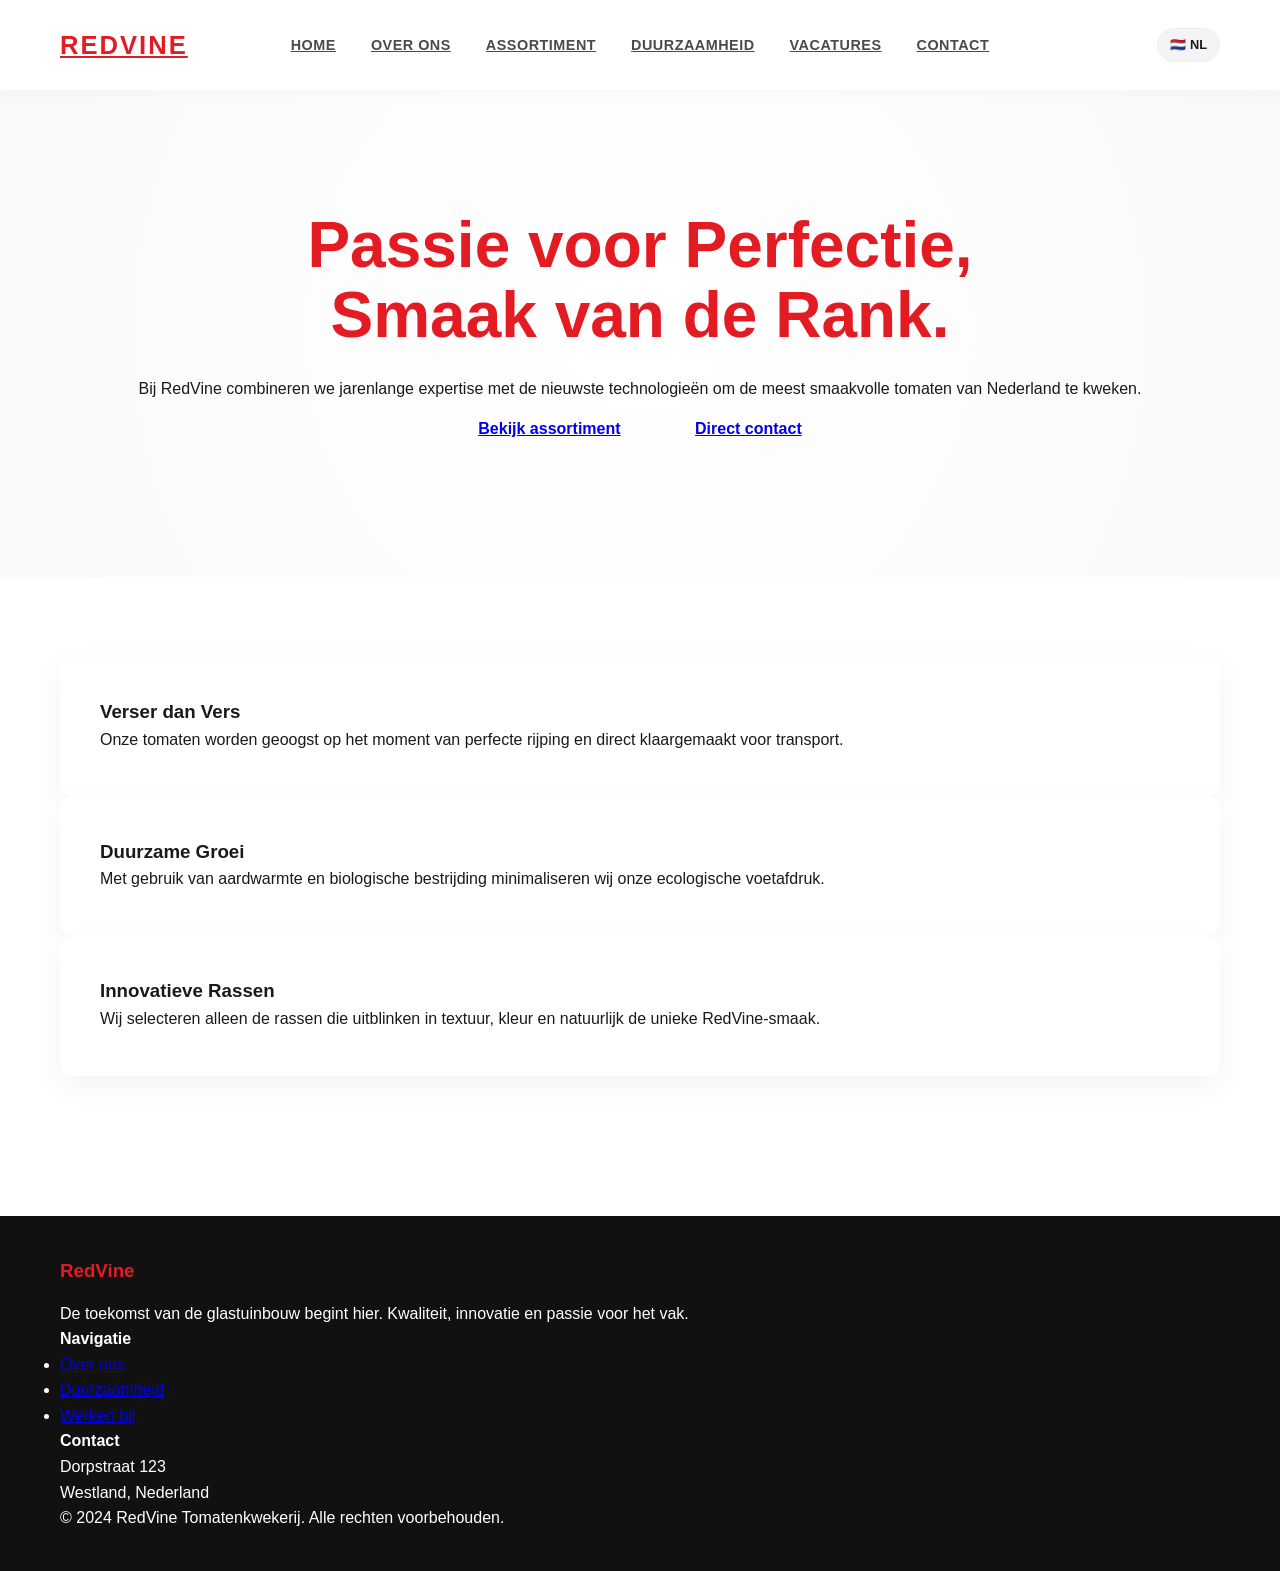
==== index.html @ 6899d947 "Add files via upload" ====
<!DOCTYPE html>
<html lang="nl">
<head>
    <meta charset="UTF-8">
    <meta name="viewport" content="width=device-width, initial-scale=1.0">
    <meta name="description" content="RedVine - Innovatieve tomatenkwekerij gespecialiseerd in de hoogste kwaliteit trostomaten met oog voor duurzaamheid.">
    <title>RedVine | Innovatieve Tomatenkwekerij</title>
    <link rel="stylesheet" href="style.css">
</head>
<body>

    <header>
    <div class="container" style="width: 100%;">
        <nav>
            <!-- Links: Logo -->
            <a href="index.html" class="logo">RedVine</a>

            <!-- Midden: Navigatie -->
            <ul class="nav-links">
                <li><a href="index.html">Home</a></li>
                <li><a href="over-ons.html">Over ons</a></li>
                <li><a href="assortiment.html">Assortiment</a></li>
                <li><a href="duurzaamheid.html">Duurzaamheid</a></li>
                <li><a href="vacatures.html">Vacatures</a></li>
                <li><a href="contact.html">Contact</a></li>
            </ul>

            <!-- Rechts: Taal -->
            <div class="lang-selector-wrapper">
                <div class="lang-selector">🇳🇱 NL</div>
            </div>
        </nav>
    </div>
</header>

    <main>
        <section class="hero">
            <div class="container">
                <h1>Passie voor Perfectie,<br>Smaak van de Rank.</h1>
                <p>Bij RedVine combineren we jarenlange expertise met de nieuwste technologieën om de meest smaakvolle tomaten van Nederland te kweken.</p>
                <div class="cta-group">
                    <a href="assortiment.html" class="btn btn-primary">Bekijk assortiment</a>
                    <a href="contact.html" class="btn btn-secondary">Direct contact</a>
                </div>
            </div>
        </section>

        <section class="features">
            <div class="container">
                <div class="grid">
                    <div class="card">
                        <h3>Verser dan Vers</h3>
                        <p>Onze tomaten worden geoogst op het moment van perfecte rijping en direct klaargemaakt voor transport.</p>
                    </div>
                    <div class="card">
                        <h3>Duurzame Groei</h3>
                        <p>Met gebruik van aardwarmte en biologische bestrijding minimaliseren wij onze ecologische voetafdruk.</p>
                    </div>
                    <div class="card">
                        <h3>Innovatieve Rassen</h3>
                        <p>Wij selecteren alleen de rassen die uitblinken in textuur, kleur en natuurlijk de unieke RedVine-smaak.</p>
                    </div>
                </div>
            </div>
        </section>
    </main>

    <footer>
        <div class="container">
            <div class="footer-grid">
                <div>
                    <h3 style="color: var(--primary-red); margin-bottom: 15px;">RedVine</h3>
                    <p>De toekomst van de glastuinbouw begint hier. Kwaliteit, innovatie en passie voor het vak.</p>
                </div>
                <div>
                    <h4>Navigatie</h4>
                    <ul>
                        <li><a href="over-ons.html">Over ons</a></li>
                        <li><a href="duurzaamheid.html">Duurzaamheid</a></li>
                        <li><a href="vacatures.html">Werken bij</a></li>
                    </ul>
                </div>
                <div>
                    <h4>Contact</h4>
                    <p>Dorpstraat 123<br>Westland, Nederland</p>
                </div>
            </div>
            <div class="footer-bottom">
                &copy; 2024 RedVine Tomatenkwekerij. Alle rechten voorbehouden.
            </div>
        </div>
    </footer>

</body>
</html>
---- style.css ----
/* 
   REDVINE - Central Stylesheet (v2: Enhanced UI & Animations)
*/

:root {
    --primary-red: #e31b23;
    --accent-green: #2d6a4f;
    --bg-light: #ffffff;
    --bg-alt: #f4f4f4;
    --text-dark: #1a1a1a;
    --text-muted: #4a4a4a;
    --white: #ffffff;
    --transition: all 0.4s cubic-bezier(0.25, 1, 0.5, 1);
    --max-width: 1200px;
    --header-height: 90px;
}

/* Reset & Basis */
* {
    margin: 0;
    padding: 0;
    box-sizing: border-box;
}

body {
    font-family: 'Segoe UI', Roboto, Helvetica, Arial, sans-serif;
    line-height: 1.6;
    color: var(--text-dark);
    background-color: var(--bg-light);
    overflow-x: hidden;
}

/* --- ANIMATIES --- */

/* Fade-in voor de hele pagina content */
main {
    animation: pageFadeIn 0.8s ease-out forwards;
}

@keyframes pageFadeIn {
    from {
        opacity: 0;
        transform: translateY(20px);
    }
    to {
        opacity: 1;
        transform: translateY(0);
    }
}

/* --- LAY-OUT --- */

.container {
    max-width: var(--max-width);
    margin: 0 auto;
    padding: 0 20px;
}

section {
    padding: 80px 0;
}

/* --- HEADER & NAVIGATIE (Strak & Gecentreerd) --- */

header {
    background-color: rgba(255, 255, 255, 0.95);
    height: var(--header-height);
    box-shadow: 0 2px 15px rgba(0,0,0,0.03);
    position: sticky;
    top: 0;
    z-index: 1000;
    backdrop-filter: blur(10px); /* Modern glaseffect */
    display: flex;
    align-items: center; /* Verticaal gecentreerd */
}

nav {
    display: grid;
    grid-template-columns: 1fr auto 1fr; /* Links, Midden, Rechts */
    align-items: center;
    width: 100%;
}

.logo {
    font-size: 1.6rem;
    font-weight: 800;
    color: var(--primary-red);
    text-transform: uppercase;
    letter-spacing: 2px;
    justify-self: start;
}

.nav-links {
    display: flex;
    gap: 35px;
    list-style: none;
}

.nav-links a {
    font-weight: 600;
    font-size: 0.9rem;
    text-transform: uppercase;
    letter-spacing: 0.5px;
    position: relative;
    padding: 5px 0;
    color: var(--text-muted);
}

/* Hover-animatie voor menu items (onderlijntje) */
.nav-links a::after {
    content: '';
    position: absolute;
    bottom: 0;
    left: 0;
    width: 0;
    height: 2px;
    background-color: var(--primary-red);
    transition: var(--transition);
}

.nav-links a:hover {
    color: var(--primary-red);
}

.nav-links a:hover::after, 
.nav-links a.active::after {
    width: 100%;
}

.lang-selector-wrapper {
    justify-self: end;
}

.lang-selector {
    display: flex;
    align-items: center;
    gap: 8px;
    padding: 6px 12px;
    border: 1px solid #eee;
    border-radius: 20px;
    font-size: 0.8rem;
    font-weight: bold;
    background: var(--bg-alt);
    transition: var(--transition);
    cursor: pointer;
}

.lang-selector:hover {
    border-color: var(--primary-red);
    background: var(--white);
}

/* --- HERO & CONTENT --- */

.hero {
    background: radial-gradient(circle at center, #ffffff 0%, #f9f9f9 100%);
    padding: 120px 0;
    text-align: center;
}

.hero h1 {
    font-size: 4rem;
    color: var(--primary-red);
    margin-bottom: 25px;
    line-height: 1.1;
}

/* Knoppen met zachte hover */
.btn {
    display: inline-block;
    padding: 15px 35px;
    border-radius: 50px; /* Ronder voor moderne look */
    font-weight: 600;
    transition: var(--transition);
    border: none;
}

.btn-primary:hover {
    transform: translateY(-3px);
    box-shadow: 0 10px 20px rgba(227, 27, 35, 0.2);
    background-color: #c4161d;
}

/* Kaarten met hover lift */
.card {
    background: var(--white);
    padding: 40px;
    border-radius: 12px;
    box-shadow: 0 10px 30px rgba(0,0,0,0.05);
    transition: var(--transition);
    border-bottom: 4px solid transparent;
}

.card:hover {
    transform: translateY(-10px);
    border-bottom: 4px solid var(--accent-green);
    box-shadow: 0 20px 40px rgba(0,0,0,0.1);
}

/* Footer beknopt */
footer {
    background-color: #111;
    color: var(--white);
    padding: 40px 0;
    margin-top: 60px;
}

/* Mobile responsive aanpassing */
@media (max-width: 992px) {
    nav {
        grid-template-columns: 1fr 1fr;
    }
    .nav-links {
        display: none;
    }
}
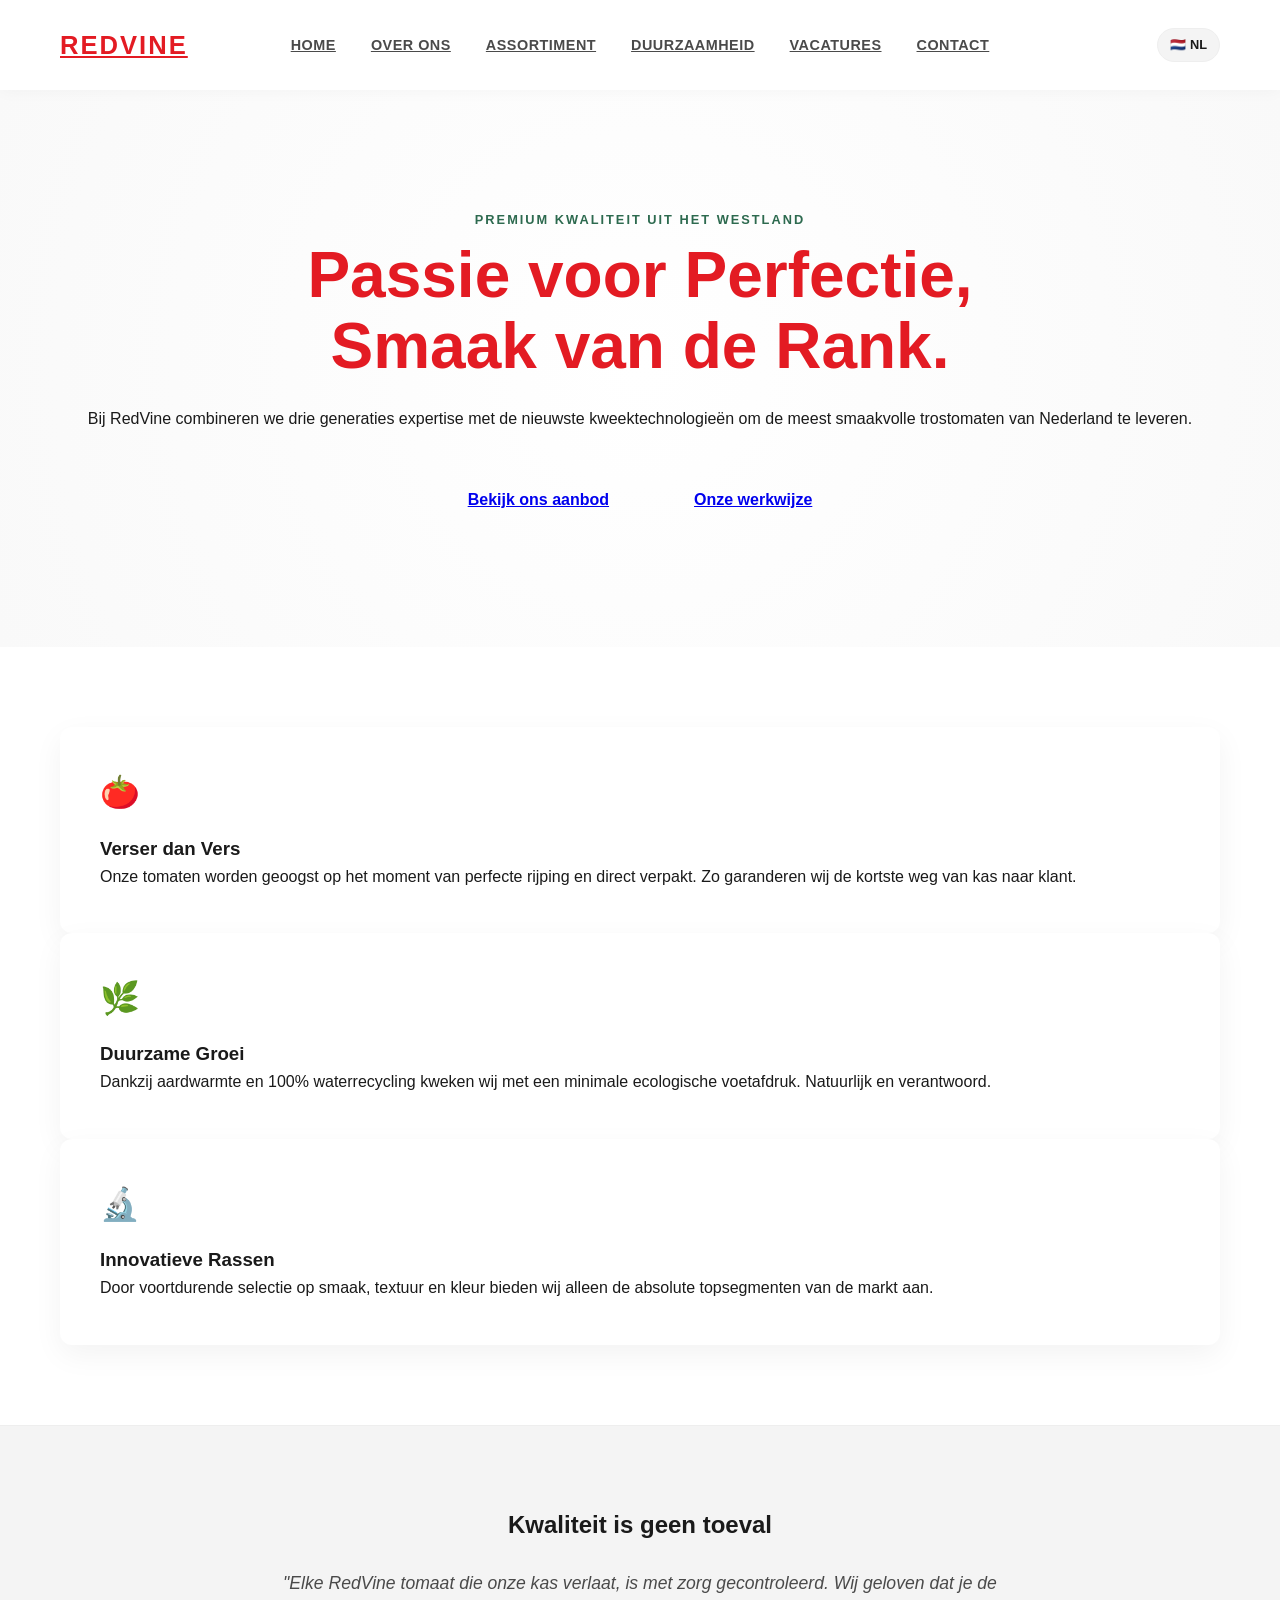
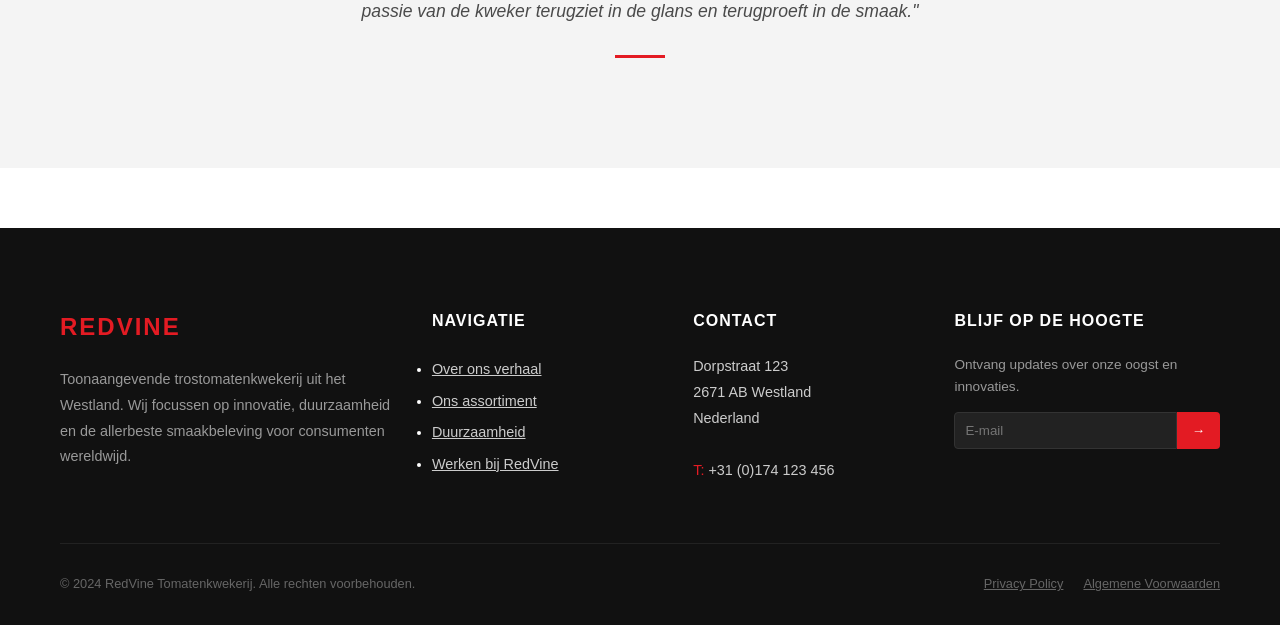
==== commit 7b24edaf: "Add files via upload" ====
--- a/index.html
+++ b/index.html
@@ -34,59 +34,105 @@
 </header>
 
     <main>
+        <!-- Hero Sectie -->
         <section class="hero">
             <div class="container">
+                <span style="color: var(--accent-green); font-weight: 700; text-transform: uppercase; letter-spacing: 2px; font-size: 0.8rem; display: block; margin-bottom: 10px;">Premium Kwaliteit uit het Westland</span>
                 <h1>Passie voor Perfectie,<br>Smaak van de Rank.</h1>
-                <p>Bij RedVine combineren we jarenlange expertise met de nieuwste technologieën om de meest smaakvolle tomaten van Nederland te kweken.</p>
-                <div class="cta-group">
-                    <a href="assortiment.html" class="btn btn-primary">Bekijk assortiment</a>
-                    <a href="contact.html" class="btn btn-secondary">Direct contact</a>
+                <p>Bij RedVine combineren we drie generaties expertise met de nieuwste kweektechnologieën om de meest smaakvolle trostomaten van Nederland te leveren.</p>
+                <div class="cta-group" style="display: flex; gap: 15px; justify-content: center; margin-top: 40px;">
+                    <a href="assortiment.html" class="btn btn-primary">Bekijk ons aanbod</a>
+                    <a href="duurzaamheid.html" class="btn btn-secondary">Onze werkwijze</a>
                 </div>
             </div>
         </section>
 
-        <section class="features">
+        <!-- Kenmerken Sectie -->
+        <section class="features" style="background-color: var(--white);">
             <div class="container">
                 <div class="grid">
                     <div class="card">
+                        <div style="color: var(--primary-red); font-size: 2rem; margin-bottom: 15px;">🍅</div>
                         <h3>Verser dan Vers</h3>
-                        <p>Onze tomaten worden geoogst op het moment van perfecte rijping en direct klaargemaakt voor transport.</p>
+                        <p>Onze tomaten worden geoogst op het moment van perfecte rijping en direct verpakt. Zo garanderen wij de kortste weg van kas naar klant.</p>
                     </div>
                     <div class="card">
+                        <div style="color: var(--primary-red); font-size: 2rem; margin-bottom: 15px;">🌿</div>
                         <h3>Duurzame Groei</h3>
-                        <p>Met gebruik van aardwarmte en biologische bestrijding minimaliseren wij onze ecologische voetafdruk.</p>
+                        <p>Dankzij aardwarmte en 100% waterrecycling kweken wij met een minimale ecologische voetafdruk. Natuurlijk en verantwoord.</p>
                     </div>
                     <div class="card">
+                        <div style="color: var(--primary-red); font-size: 2rem; margin-bottom: 15px;">🔬</div>
                         <h3>Innovatieve Rassen</h3>
-                        <p>Wij selecteren alleen de rassen die uitblinken in textuur, kleur en natuurlijk de unieke RedVine-smaak.</p>
+                        <p>Door voortdurende selectie op smaak, textuur en kleur bieden wij alleen de absolute topsegmenten van de markt aan.</p>
                     </div>
                 </div>
             </div>
         </section>
+
+        <!-- Onze Belofte (Extra strakke sectie voor rust en autoriteit) -->
+        <section style="background-color: var(--bg-alt); text-align: center; border-top: 1px solid #eee;">
+            <div class="container" style="max-width: 800px;">
+                <h2 style="margin-bottom: 25px;">Kwaliteit is geen toeval</h2>
+                <p style="font-size: 1.1rem; color: var(--text-muted); font-style: italic;">"Elke RedVine tomaat die onze kas verlaat, is met zorg gecontroleerd. Wij geloven dat je de passie van de kweker terugziet in de glans en terugproeft in de smaak."</p>
+                <div style="width: 50px; height: 3px; background: var(--primary-red); margin: 30px auto;"></div>
+            </div>
+        </section>
     </main>
 
-    <footer>
+    <!-- Verbeterde Strakke Footer -->
+    <footer style="background-color: #111; color: #fff; padding: 80px 0 30px 0;">
         <div class="container">
-            <div class="footer-grid">
+            <div class="footer-grid" style="display: grid; grid-template-columns: 1.5fr 1fr 1fr 1.2fr; gap: 40px; margin-bottom: 60px;">
+                
+                <!-- Kolom 1: Merk -->
                 <div>
-                    <h3 style="color: var(--primary-red); margin-bottom: 15px;">RedVine</h3>
-                    <p>De toekomst van de glastuinbouw begint hier. Kwaliteit, innovatie en passie voor het vak.</p>
+                    <h3 style="color: var(--primary-red); font-size: 1.5rem; margin-bottom: 20px; text-transform: uppercase; letter-spacing: 2px;">RedVine</h3>
+                    <p style="color: #999; font-size: 0.9rem; line-height: 1.8;">
+                        Toonaangevende trostomatenkwekerij uit het Westland. Wij focussen op innovatie, duurzaamheid en de allerbeste smaakbeleving voor consumenten wereldwijd.
+                    </p>
                 </div>
+
+                <!-- Kolom 2: Snelmenu -->
                 <div>
-                    <h4>Navigatie</h4>
-                    <ul>
-                        <li><a href="over-ons.html">Over ons</a></li>
-                        <li><a href="duurzaamheid.html">Duurzaamheid</a></li>
-                        <li><a href="vacatures.html">Werken bij</a></li>
+                    <h4 style="margin-bottom: 20px; font-size: 1rem; text-transform: uppercase; letter-spacing: 1px;">Navigatie</h4>
+                    <ul style="line-height: 2.2; font-size: 0.9rem;">
+                        <li><a href="over-ons.html" style="color: #ccc; transition: 0.3s;">Over ons verhaal</a></li>
+                        <li><a href="assortiment.html" style="color: #ccc; transition: 0.3s;">Ons assortiment</a></li>
+                        <li><a href="duurzaamheid.html" style="color: #ccc; transition: 0.3s;">Duurzaamheid</a></li>
+                        <li><a href="vacatures.html" style="color: #ccc; transition: 0.3s;">Werken bij RedVine</a></li>
                     </ul>
                 </div>
+
+                <!-- Kolom 3: Contact -->
                 <div>
-                    <h4>Contact</h4>
-                    <p>Dorpstraat 123<br>Westland, Nederland</p>
+                    <h4 style="margin-bottom: 20px; font-size: 1rem; text-transform: uppercase; letter-spacing: 1px;">Contact</h4>
+                    <p style="color: #ccc; font-size: 0.9rem; line-height: 1.8;">
+                        Dorpstraat 123<br>
+                        2671 AB Westland<br>
+                        Nederland<br><br>
+                        <span style="color: var(--primary-red);">T:</span> +31 (0)174 123 456
+                    </p>
+                </div>
+
+                <!-- Kolom 4: Nieuwsbrief/Social (Strak effect) -->
+                <div>
+                    <h4 style="margin-bottom: 20px; font-size: 1rem; text-transform: uppercase; letter-spacing: 1px;">Blijf op de hoogte</h4>
+                    <p style="color: #999; font-size: 0.85rem; margin-bottom: 15px;">Ontvang updates over onze oogst en innovaties.</p>
+                    <div style="display: flex;">
+                        <input type="email" placeholder="E-mail" style="background: #222; border: 1px solid #333; padding: 10px; color: #fff; width: 100%; border-radius: 4px 0 0 4px;">
+                        <button style="background: var(--primary-red); border: none; color: #fff; padding: 10px 15px; cursor: pointer; border-radius: 0 4px 4px 0;">→</button>
+                    </div>
                 </div>
             </div>
-            <div class="footer-bottom">
-                &copy; 2024 RedVine Tomatenkwekerij. Alle rechten voorbehouden.
+
+            <!-- Copyright Bar -->
+            <div style="border-top: 1px solid #222; padding-top: 30px; display: flex; justify-content: space-between; align-items: center; font-size: 0.8rem; color: #666;">
+                <p>&copy; 2024 RedVine Tomatenkwekerij. Alle rechten voorbehouden.</p>
+                <div style="display: flex; gap: 20px;">
+                    <a href="#" style="color: #666;">Privacy Policy</a>
+                    <a href="#" style="color: #666;">Algemene Voorwaarden</a>
+                </div>
             </div>
         </div>
     </footer>
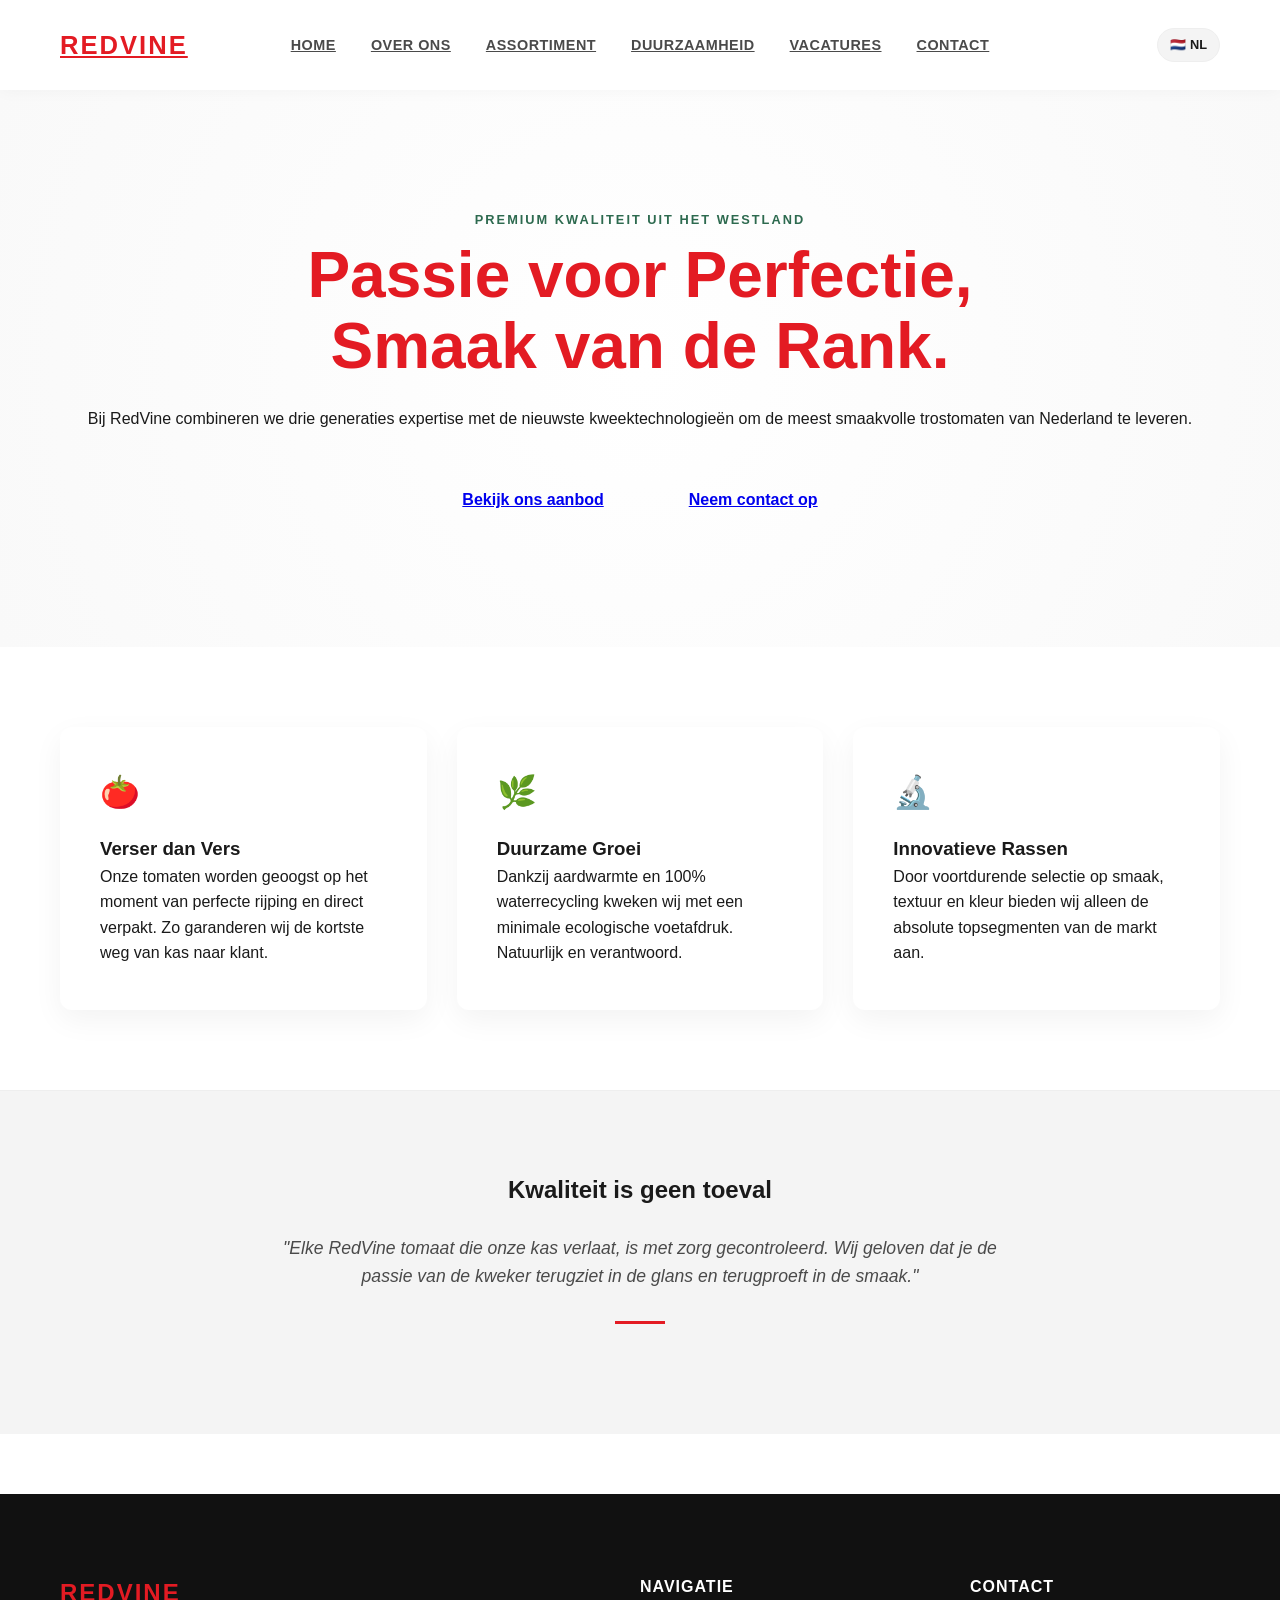
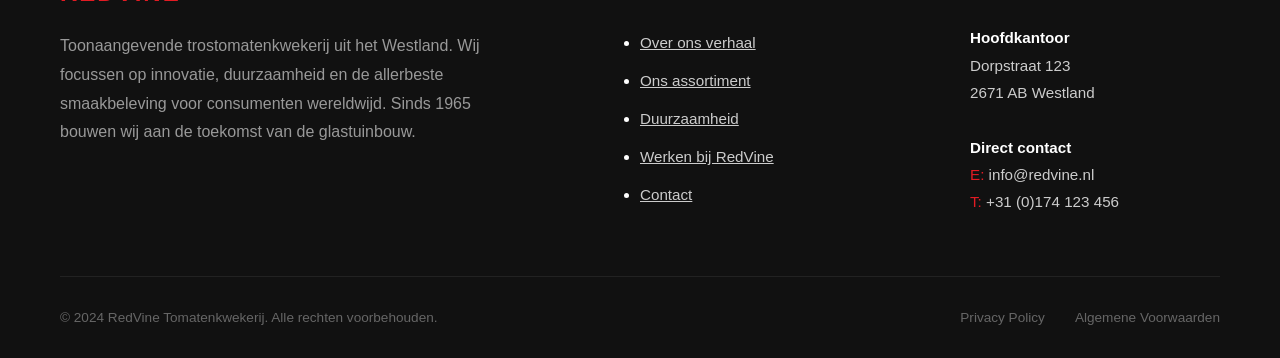
==== commit 78598f58: "Add files via upload" ====
--- a/index.html
+++ b/index.html
@@ -42,26 +42,26 @@
                 <p>Bij RedVine combineren we drie generaties expertise met de nieuwste kweektechnologieën om de meest smaakvolle trostomaten van Nederland te leveren.</p>
                 <div class="cta-group" style="display: flex; gap: 15px; justify-content: center; margin-top: 40px;">
                     <a href="assortiment.html" class="btn btn-primary">Bekijk ons aanbod</a>
-                    <a href="duurzaamheid.html" class="btn btn-secondary">Onze werkwijze</a>
+                    <a href="contact.html" class="btn btn-secondary">Neem contact op</a>
                 </div>
             </div>
         </section>
 
-        <!-- Kenmerken Sectie -->
+        <!-- Kenmerken Sectie (Nu met rode randen en naast elkaar) -->
         <section class="features" style="background-color: var(--white);">
             <div class="container">
-                <div class="grid">
-                    <div class="card">
+                <div class="grid" style="display: grid; grid-template-columns: repeat(3, 1fr); gap: 30px;">
+                    <div class="card feature-card-red">
                         <div style="color: var(--primary-red); font-size: 2rem; margin-bottom: 15px;">🍅</div>
                         <h3>Verser dan Vers</h3>
                         <p>Onze tomaten worden geoogst op het moment van perfecte rijping en direct verpakt. Zo garanderen wij de kortste weg van kas naar klant.</p>
                     </div>
-                    <div class="card">
+                    <div class="card feature-card-red">
                         <div style="color: var(--primary-red); font-size: 2rem; margin-bottom: 15px;">🌿</div>
                         <h3>Duurzame Groei</h3>
                         <p>Dankzij aardwarmte en 100% waterrecycling kweken wij met een minimale ecologische voetafdruk. Natuurlijk en verantwoord.</p>
                     </div>
-                    <div class="card">
+                    <div class="card feature-card-red">
                         <div style="color: var(--primary-red); font-size: 2rem; margin-bottom: 15px;">🔬</div>
                         <h3>Innovatieve Rassen</h3>
                         <p>Door voortdurende selectie op smaak, textuur en kleur bieden wij alleen de absolute topsegmenten van de markt aan.</p>
@@ -70,7 +70,7 @@
             </div>
         </section>
 
-        <!-- Onze Belofte (Extra strakke sectie voor rust en autoriteit) -->
+        <!-- Onze Belofte -->
         <section style="background-color: var(--bg-alt); text-align: center; border-top: 1px solid #eee;">
             <div class="container" style="max-width: 800px;">
                 <h2 style="margin-bottom: 25px;">Kwaliteit is geen toeval</h2>
@@ -80,58 +80,52 @@
         </section>
     </main>
 
-    <!-- Verbeterde Strakke Footer -->
+    <!-- Verbeterde Strakke Footer (3 kolommen) -->
     <footer style="background-color: #111; color: #fff; padding: 80px 0 30px 0;">
         <div class="container">
-            <div class="footer-grid" style="display: grid; grid-template-columns: 1.5fr 1fr 1fr 1.2fr; gap: 40px; margin-bottom: 60px;">
+            <div class="footer-grid" style="display: grid; grid-template-columns: 2fr 1fr 1fr; gap: 80px; margin-bottom: 60px;">
                 
-                <!-- Kolom 1: Merk -->
+                <!-- Kolom 1: Merk (Breder opgezet) -->
                 <div>
                     <h3 style="color: var(--primary-red); font-size: 1.5rem; margin-bottom: 20px; text-transform: uppercase; letter-spacing: 2px;">RedVine</h3>
-                    <p style="color: #999; font-size: 0.9rem; line-height: 1.8;">
-                        Toonaangevende trostomatenkwekerij uit het Westland. Wij focussen op innovatie, duurzaamheid en de allerbeste smaakbeleving voor consumenten wereldwijd.
+                    <p style="color: #999; font-size: 1rem; line-height: 1.8; max-width: 450px;">
+                        Toonaangevende trostomatenkwekerij uit het Westland. Wij focussen op innovatie, duurzaamheid en de allerbeste smaakbeleving voor consumenten wereldwijd. Sinds 1965 bouwen wij aan de toekomst van de glastuinbouw.
                     </p>
                 </div>
 
                 <!-- Kolom 2: Snelmenu -->
                 <div>
-                    <h4 style="margin-bottom: 20px; font-size: 1rem; text-transform: uppercase; letter-spacing: 1px;">Navigatie</h4>
-                    <ul style="line-height: 2.2; font-size: 0.9rem;">
+                    <h4 style="margin-bottom: 25px; font-size: 1rem; text-transform: uppercase; letter-spacing: 1px; color: var(--white);">Navigatie</h4>
+                    <ul style="line-height: 2.5; font-size: 0.95rem;">
                         <li><a href="over-ons.html" style="color: #ccc; transition: 0.3s;">Over ons verhaal</a></li>
                         <li><a href="assortiment.html" style="color: #ccc; transition: 0.3s;">Ons assortiment</a></li>
                         <li><a href="duurzaamheid.html" style="color: #ccc; transition: 0.3s;">Duurzaamheid</a></li>
                         <li><a href="vacatures.html" style="color: #ccc; transition: 0.3s;">Werken bij RedVine</a></li>
+                        <li><a href="contact.html" style="color: #ccc; transition: 0.3s;">Contact</a></li>
                     </ul>
                 </div>
 
-                <!-- Kolom 3: Contact -->
+                <!-- Kolom 3: Contact & Locatie -->
                 <div>
-                    <h4 style="margin-bottom: 20px; font-size: 1rem; text-transform: uppercase; letter-spacing: 1px;">Contact</h4>
-                    <p style="color: #ccc; font-size: 0.9rem; line-height: 1.8;">
+                    <h4 style="margin-bottom: 25px; font-size: 1rem; text-transform: uppercase; letter-spacing: 1px; color: var(--white);">Contact</h4>
+                    <p style="color: #ccc; font-size: 0.95rem; line-height: 1.8;">
+                        <strong style="color: var(--white);">Hoofdkantoor</strong><br>
                         Dorpstraat 123<br>
-                        2671 AB Westland<br>
-                        Nederland<br><br>
+                        2671 AB Westland<br><br>
+                        <strong style="color: var(--white);">Direct contact</strong><br>
+                        <span style="color: var(--primary-red);">E:</span> info@redvine.nl<br>
                         <span style="color: var(--primary-red);">T:</span> +31 (0)174 123 456
                     </p>
                 </div>
 
-                <!-- Kolom 4: Nieuwsbrief/Social (Strak effect) -->
-                <div>
-                    <h4 style="margin-bottom: 20px; font-size: 1rem; text-transform: uppercase; letter-spacing: 1px;">Blijf op de hoogte</h4>
-                    <p style="color: #999; font-size: 0.85rem; margin-bottom: 15px;">Ontvang updates over onze oogst en innovaties.</p>
-                    <div style="display: flex;">
-                        <input type="email" placeholder="E-mail" style="background: #222; border: 1px solid #333; padding: 10px; color: #fff; width: 100%; border-radius: 4px 0 0 4px;">
-                        <button style="background: var(--primary-red); border: none; color: #fff; padding: 10px 15px; cursor: pointer; border-radius: 0 4px 4px 0;">→</button>
-                    </div>
-                </div>
             </div>
 
             <!-- Copyright Bar -->
-            <div style="border-top: 1px solid #222; padding-top: 30px; display: flex; justify-content: space-between; align-items: center; font-size: 0.8rem; color: #666;">
+            <div style="border-top: 1px solid #222; padding-top: 30px; display: flex; justify-content: space-between; align-items: center; font-size: 0.85rem; color: #666;">
                 <p>&copy; 2024 RedVine Tomatenkwekerij. Alle rechten voorbehouden.</p>
-                <div style="display: flex; gap: 20px;">
-                    <a href="#" style="color: #666;">Privacy Policy</a>
-                    <a href="#" style="color: #666;">Algemene Voorwaarden</a>
+                <div style="display: flex; gap: 30px;">
+                    <a href="#" style="color: #666; text-decoration: none;">Privacy Policy</a>
+                    <a href="#" style="color: #666; text-decoration: none;">Algemene Voorwaarden</a>
                 </div>
             </div>
         </div>
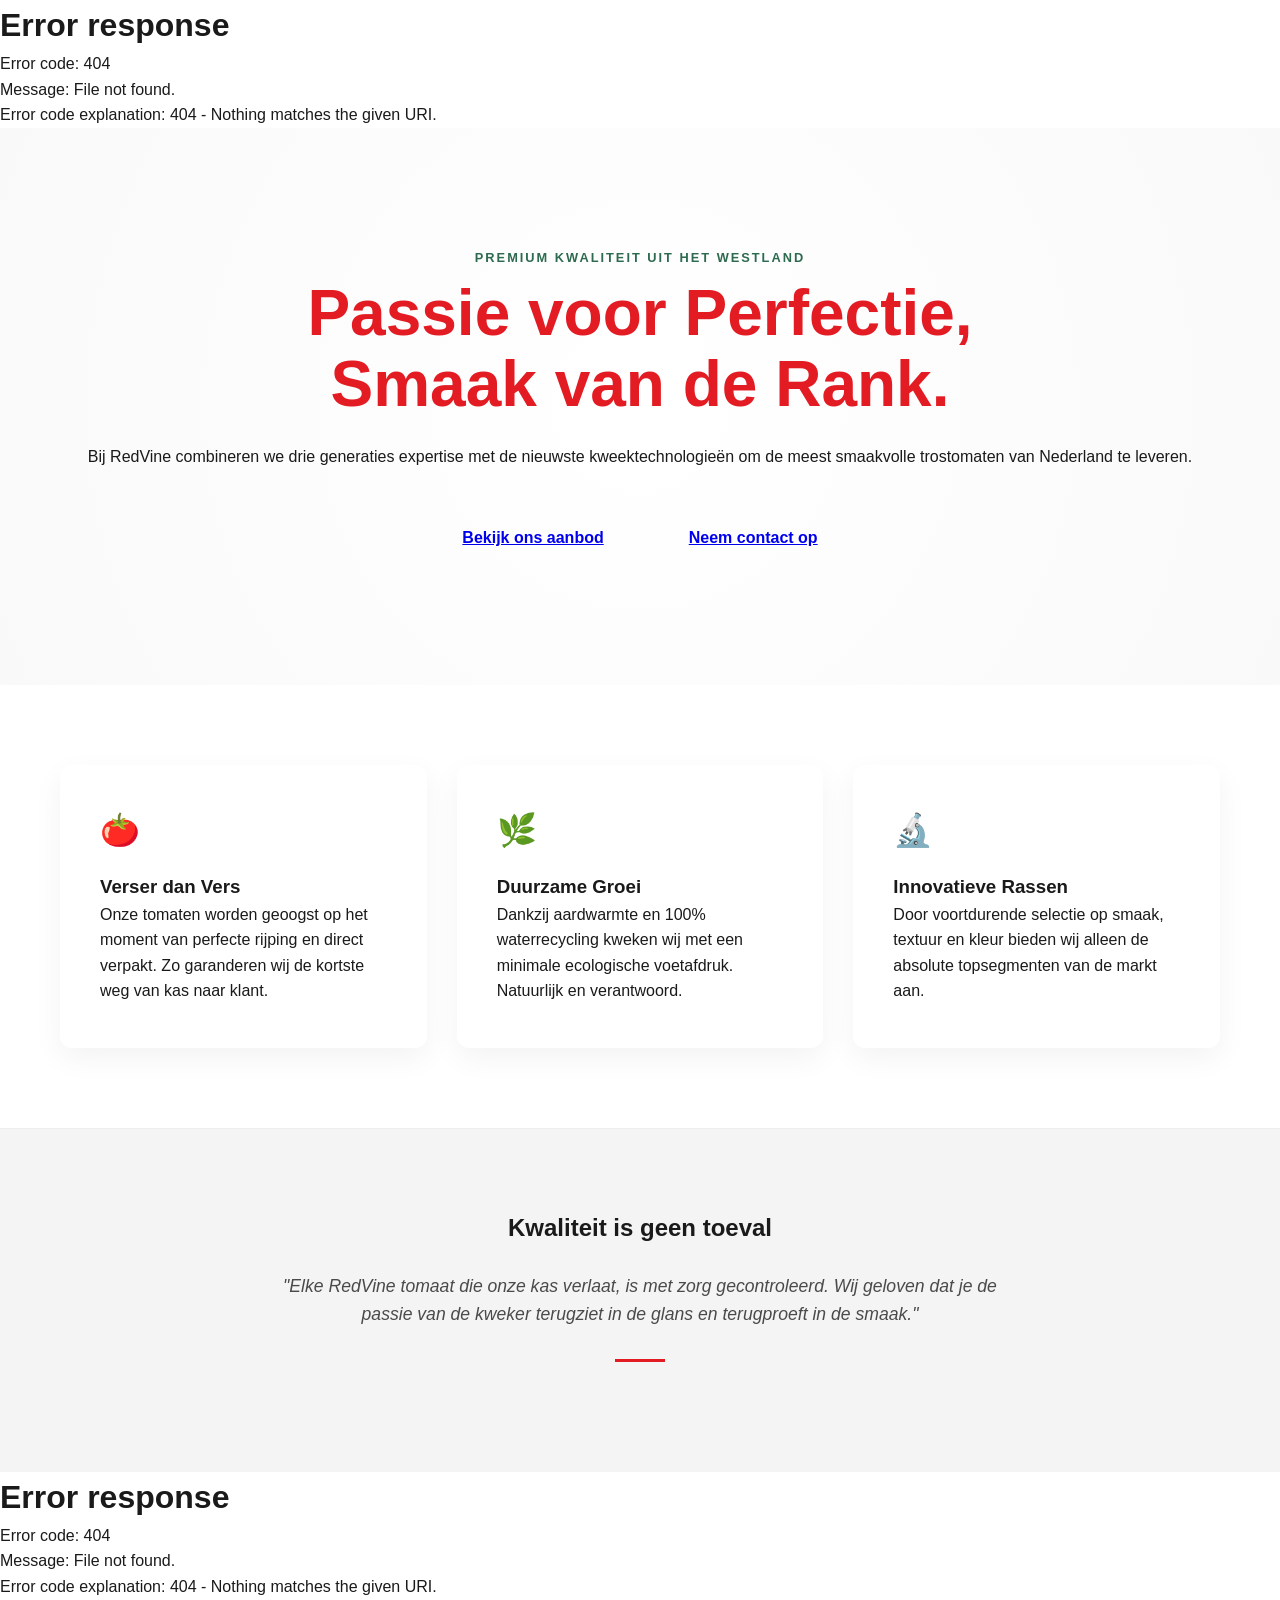
==== commit 1e1ff8a4: "Add files via upload" ====
--- a/index.html
+++ b/index.html
@@ -9,29 +9,7 @@
 </head>
 <body>
 
-    <header>
-    <div class="container" style="width: 100%;">
-        <nav>
-            <!-- Links: Logo -->
-            <a href="index.html" class="logo">RedVine</a>
-
-            <!-- Midden: Navigatie -->
-            <ul class="nav-links">
-                <li><a href="index.html">Home</a></li>
-                <li><a href="over-ons.html">Over ons</a></li>
-                <li><a href="assortiment.html">Assortiment</a></li>
-                <li><a href="duurzaamheid.html">Duurzaamheid</a></li>
-                <li><a href="vacatures.html">Vacatures</a></li>
-                <li><a href="contact.html">Contact</a></li>
-            </ul>
-
-            <!-- Rechts: Taal -->
-            <div class="lang-selector-wrapper">
-                <div class="lang-selector">🇳🇱 NL</div>
-            </div>
-        </nav>
-    </div>
-</header>
+    <div id="header-placeholder"></div>
 
     <main>
         <!-- Hero Sectie -->
@@ -80,56 +58,23 @@
         </section>
     </main>
 
-    <!-- Verbeterde Strakke Footer (3 kolommen) -->
-    <footer style="background-color: #111; color: #fff; padding: 80px 0 30px 0;">
-        <div class="container">
-            <div class="footer-grid" style="display: grid; grid-template-columns: 2fr 1fr 1fr; gap: 80px; margin-bottom: 60px;">
-                
-                <!-- Kolom 1: Merk (Breder opgezet) -->
-                <div>
-                    <h3 style="color: var(--primary-red); font-size: 1.5rem; margin-bottom: 20px; text-transform: uppercase; letter-spacing: 2px;">RedVine</h3>
-                    <p style="color: #999; font-size: 1rem; line-height: 1.8; max-width: 450px;">
-                        Toonaangevende trostomatenkwekerij uit het Westland. Wij focussen op innovatie, duurzaamheid en de allerbeste smaakbeleving voor consumenten wereldwijd. Sinds 1965 bouwen wij aan de toekomst van de glastuinbouw.
-                    </p>
-                </div>
+    <div id="footer-placeholder"></div>
 
-                <!-- Kolom 2: Snelmenu -->
-                <div>
-                    <h4 style="margin-bottom: 25px; font-size: 1rem; text-transform: uppercase; letter-spacing: 1px; color: var(--white);">Navigatie</h4>
-                    <ul style="line-height: 2.5; font-size: 0.95rem;">
-                        <li><a href="over-ons.html" style="color: #ccc; transition: 0.3s;">Over ons verhaal</a></li>
-                        <li><a href="assortiment.html" style="color: #ccc; transition: 0.3s;">Ons assortiment</a></li>
-                        <li><a href="duurzaamheid.html" style="color: #ccc; transition: 0.3s;">Duurzaamheid</a></li>
-                        <li><a href="vacatures.html" style="color: #ccc; transition: 0.3s;">Werken bij RedVine</a></li>
-                        <li><a href="contact.html" style="color: #ccc; transition: 0.3s;">Contact</a></li>
-                    </ul>
-                </div>
+<script>
+    // Haal de header op uit het mapje components
+    fetch('/components/header.html')
+        .then(response => response.text())
+        .then(data => {
+            document.getElementById('header-placeholder').innerHTML = data;
+        });
 
-                <!-- Kolom 3: Contact & Locatie -->
-                <div>
-                    <h4 style="margin-bottom: 25px; font-size: 1rem; text-transform: uppercase; letter-spacing: 1px; color: var(--white);">Contact</h4>
-                    <p style="color: #ccc; font-size: 0.95rem; line-height: 1.8;">
-                        <strong style="color: var(--white);">Hoofdkantoor</strong><br>
-                        Dorpstraat 123<br>
-                        2671 AB Westland<br><br>
-                        <strong style="color: var(--white);">Direct contact</strong><br>
-                        <span style="color: var(--primary-red);">E:</span> info@redvine.nl<br>
-                        <span style="color: var(--primary-red);">T:</span> +31 (0)174 123 456
-                    </p>
-                </div>
-
-            </div>
-
-            <!-- Copyright Bar -->
-            <div style="border-top: 1px solid #222; padding-top: 30px; display: flex; justify-content: space-between; align-items: center; font-size: 0.85rem; color: #666;">
-                <p>&copy; 2024 RedVine Tomatenkwekerij. Alle rechten voorbehouden.</p>
-                <div style="display: flex; gap: 30px;">
-                    <a href="#" style="color: #666; text-decoration: none;">Privacy Policy</a>
-                    <a href="#" style="color: #666; text-decoration: none;">Algemene Voorwaarden</a>
-                </div>
-            </div>
-        </div>
-    </footer>
+    // Haal de footer op uit het mapje components
+    fetch('/components/footer.html')
+        .then(response => response.text())
+        .then(data => {
+            document.getElementById('footer-placeholder').innerHTML = data;
+        });
+</script>
 
 </body>
 </html>
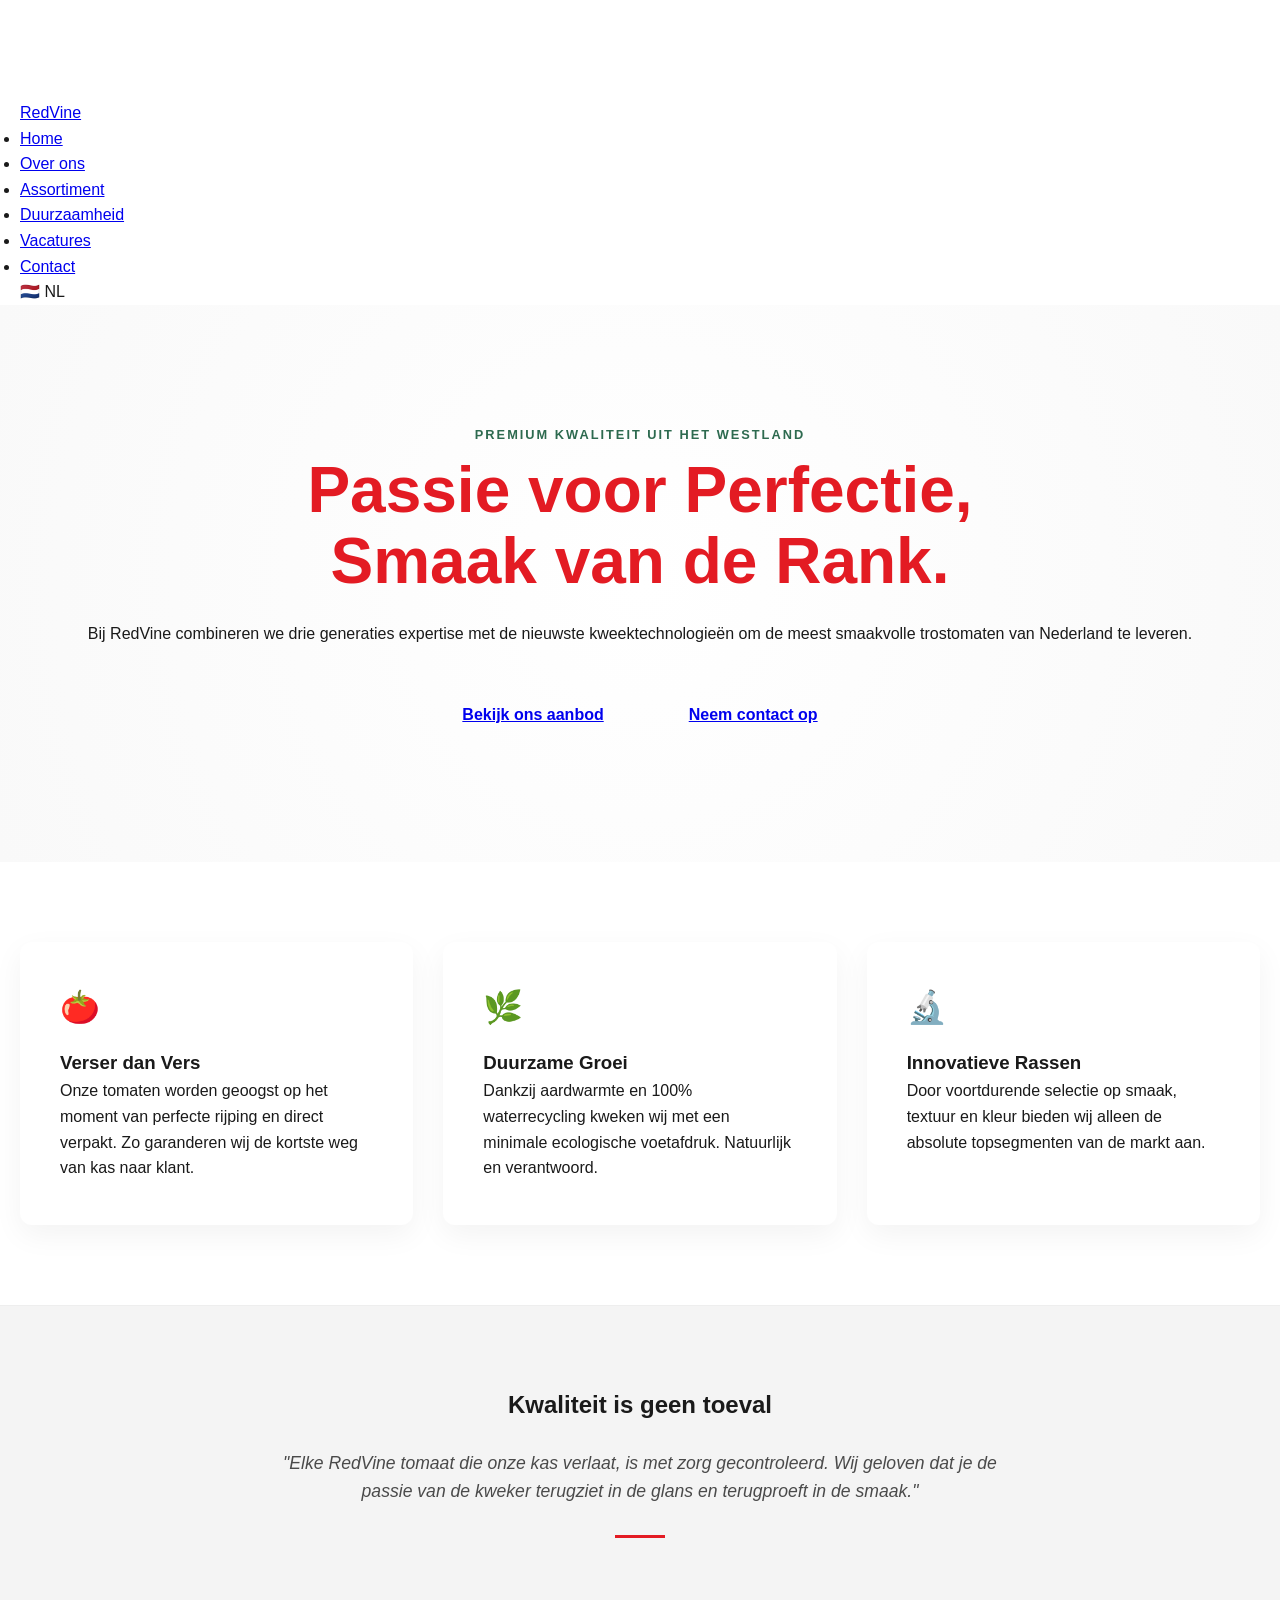
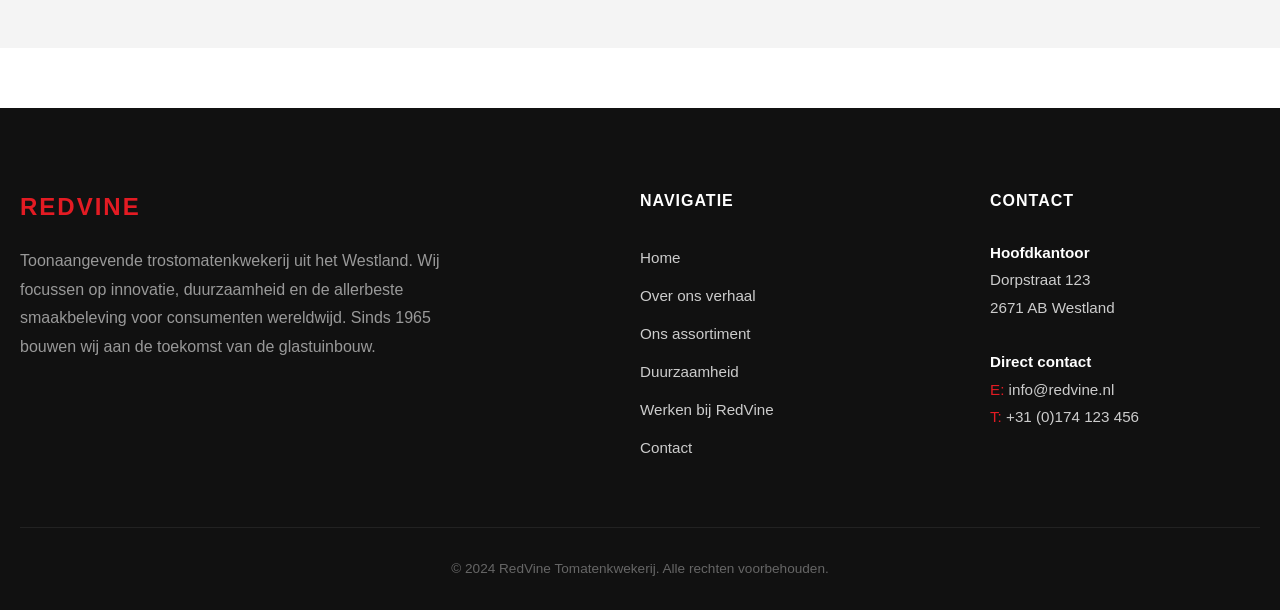
==== commit 4fa98337: "Add files via upload" ====
--- a/index.html
+++ b/index.html
@@ -61,15 +61,33 @@
     <div id="footer-placeholder"></div>
 
 <script>
-    // Haal de header op uit het mapje components
-    fetch('/components/header.html')
+    // Laad de header
+    fetch('header.html')
         .then(response => response.text())
         .then(data => {
             document.getElementById('header-placeholder').innerHTML = data;
+
+            // SCROLL FUNCTIE STARTEN
+            window.onscroll = function() {
+                // Bereken percentage
+                let winScroll = document.documentElement.scrollTop || document.body.scrollTop;
+                let height = document.documentElement.scrollHeight - document.documentElement.clientHeight;
+                let scrolled = (winScroll / height) * 100;
+
+                // Zoek de elementen in de zojuist geladen header
+                let line = document.getElementById("vine-line-progress");
+                let tomato = document.getElementById("vine-tomato-mover");
+
+                // Beweeg ze!
+                if (line && tomato) {
+                    line.style.width = scrolled + "%";
+                    tomato.style.left = scrolled + "%";
+                }
+            };
         });
 
-    // Haal de footer op uit het mapje components
-    fetch('/components/footer.html')
+    // Laad de footer
+    fetch('footer.html')
         .then(response => response.text())
         .then(data => {
             document.getElementById('footer-placeholder').innerHTML = data;
--- a/style.css
+++ b/style.css
@@ -11,7 +11,7 @@
     --text-muted: #4a4a4a;
     --white: #ffffff;
     --transition: all 0.4s cubic-bezier(0.25, 1, 0.5, 1);
-    --max-width: 1200px;
+    --max-width: 1400px;
     --header-height: 90px;
 }
 
@@ -28,6 +28,7 @@
     color: var(--text-dark);
     background-color: var(--bg-light);
     overflow-x: hidden;
+    padding-top: 100px !important;
 }
 
 /* --- ANIMATIES --- */
@@ -35,6 +36,8 @@
 /* Fade-in voor de hele pagina content */
 main {
     animation: pageFadeIn 0.8s ease-out forwards;
+    display: block;
+    width: 100%;
 }
 
 @keyframes pageFadeIn {
@@ -58,96 +61,6 @@
 
 section {
     padding: 80px 0;
-}
-
-/* --- HEADER & NAVIGATIE (Strak & Gecentreerd) --- */
-
-header {
-    background-color: rgba(255, 255, 255, 0.95);
-    height: var(--header-height);
-    box-shadow: 0 2px 15px rgba(0,0,0,0.03);
-    position: sticky;
-    top: 0;
-    z-index: 1000;
-    backdrop-filter: blur(10px); /* Modern glaseffect */
-    display: flex;
-    align-items: center; /* Verticaal gecentreerd */
-}
-
-nav {
-    display: grid;
-    grid-template-columns: 1fr auto 1fr; /* Links, Midden, Rechts */
-    align-items: center;
-    width: 100%;
-}
-
-.logo {
-    font-size: 1.6rem;
-    font-weight: 800;
-    color: var(--primary-red);
-    text-transform: uppercase;
-    letter-spacing: 2px;
-    justify-self: start;
-}
-
-.nav-links {
-    display: flex;
-    gap: 35px;
-    list-style: none;
-}
-
-.nav-links a {
-    font-weight: 600;
-    font-size: 0.9rem;
-    text-transform: uppercase;
-    letter-spacing: 0.5px;
-    position: relative;
-    padding: 5px 0;
-    color: var(--text-muted);
-}
-
-/* Hover-animatie voor menu items (onderlijntje) */
-.nav-links a::after {
-    content: '';
-    position: absolute;
-    bottom: 0;
-    left: 0;
-    width: 0;
-    height: 2px;
-    background-color: var(--primary-red);
-    transition: var(--transition);
-}
-
-.nav-links a:hover {
-    color: var(--primary-red);
-}
-
-.nav-links a:hover::after, 
-.nav-links a.active::after {
-    width: 100%;
-}
-
-.lang-selector-wrapper {
-    justify-self: end;
-}
-
-.lang-selector {
-    display: flex;
-    align-items: center;
-    gap: 8px;
-    padding: 6px 12px;
-    border: 1px solid #eee;
-    border-radius: 20px;
-    font-size: 0.8rem;
-    font-weight: bold;
-    background: var(--bg-alt);
-    transition: var(--transition);
-    cursor: pointer;
-}
-
-.lang-selector:hover {
-    border-color: var(--primary-red);
-    background: var(--white);
 }
 
 /* --- HERO & CONTENT --- */
@@ -204,13 +117,3 @@
     padding: 40px 0;
     margin-top: 60px;
 }
-
-/* Mobile responsive aanpassing */
-@media (max-width: 992px) {
-    nav {
-        grid-template-columns: 1fr 1fr;
-    }
-    .nav-links {
-        display: none;
-    }
-}
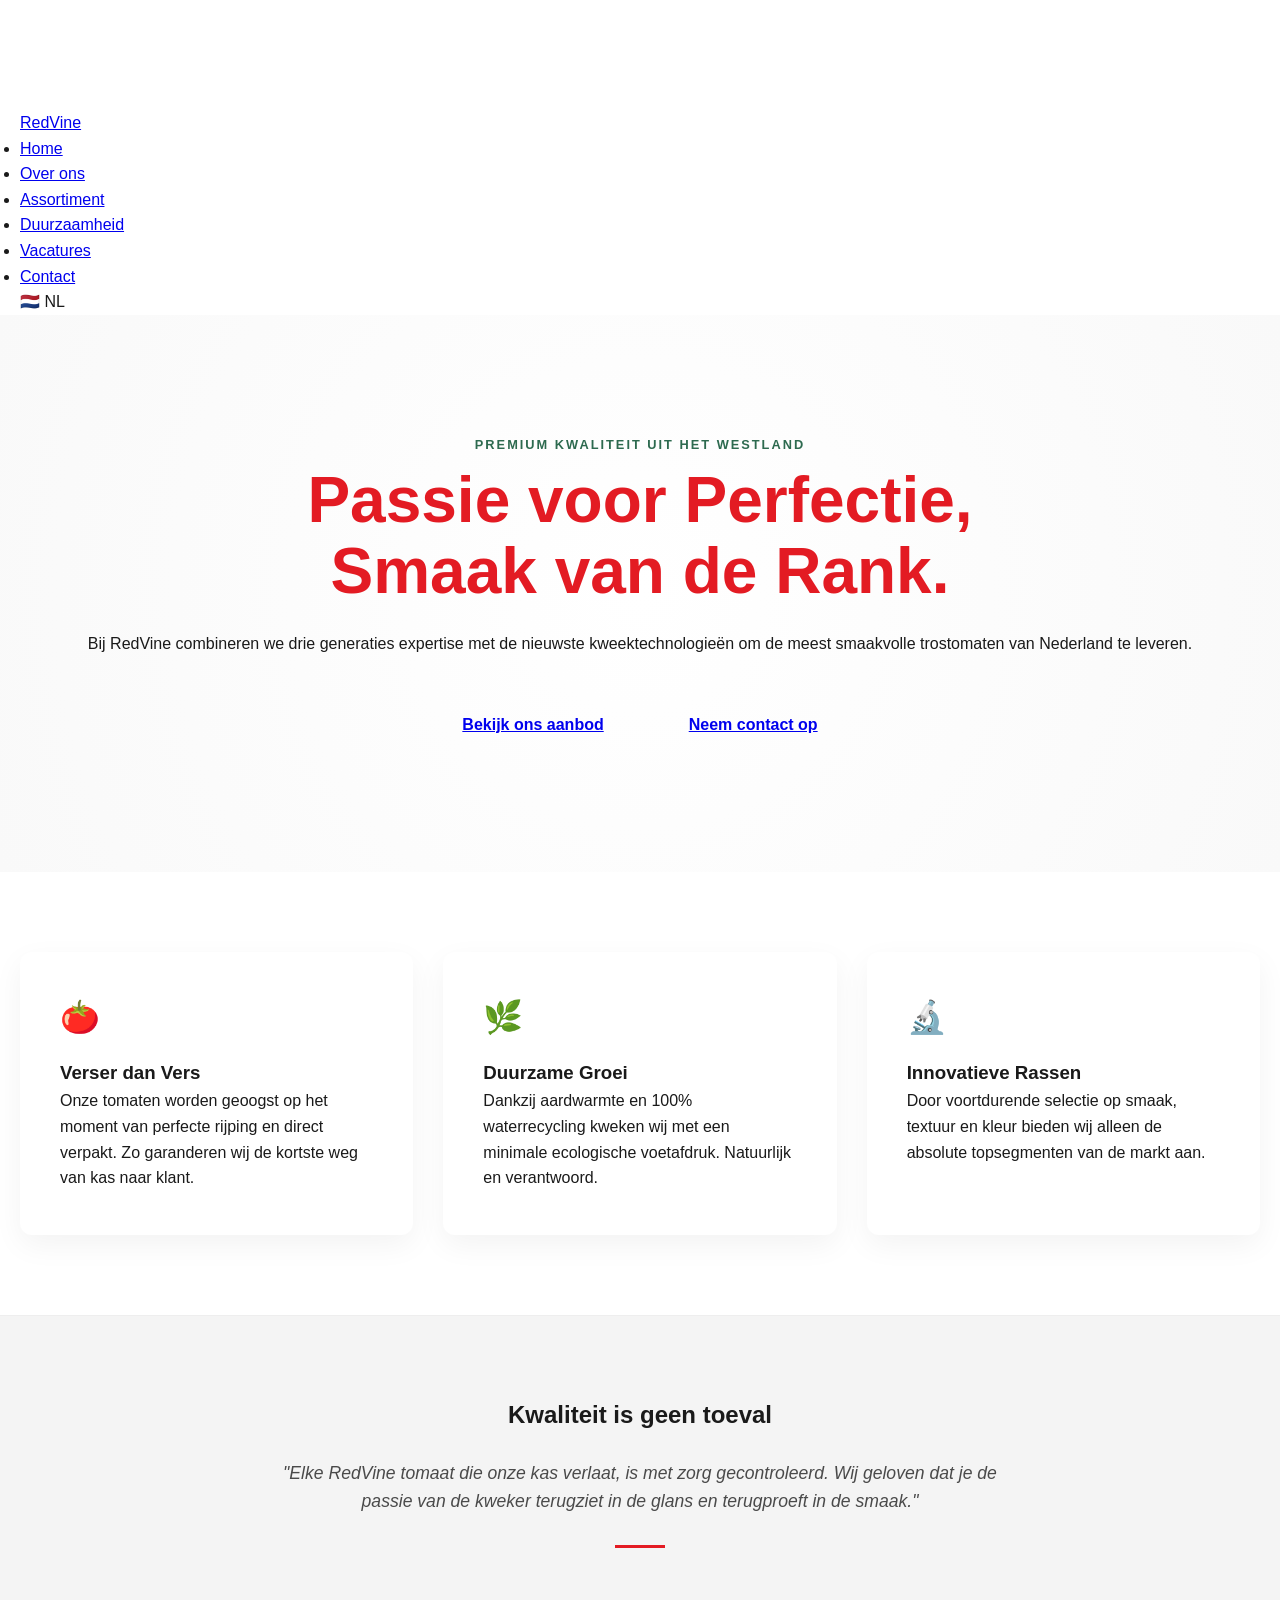
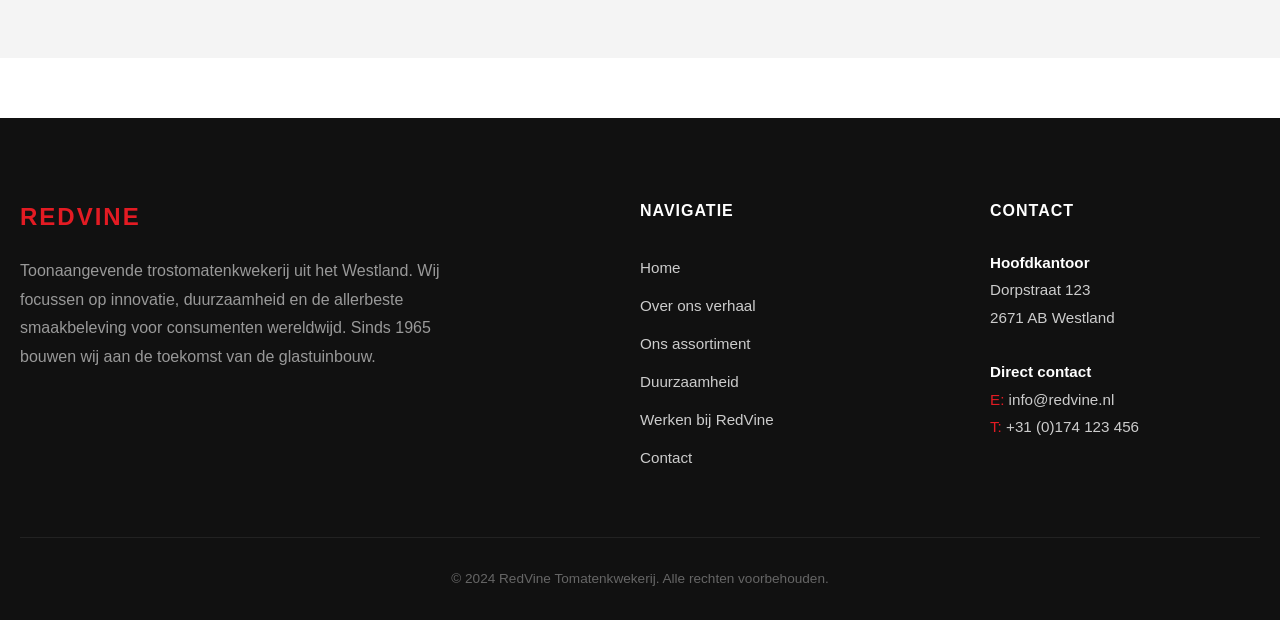
==== commit c408fe15: "Add files via upload" ====
--- a/index.html
+++ b/index.html
@@ -61,32 +61,32 @@
     <div id="footer-placeholder"></div>
 
 <script>
-    // Laad de header
+    // 1. Header inladen
     fetch('header.html')
         .then(response => response.text())
         .then(data => {
             document.getElementById('header-placeholder').innerHTML = data;
-
-            // SCROLL FUNCTIE STARTEN
-            window.onscroll = function() {
-                // Bereken percentage
+            
+            // 2. Scroll functie activeren
+            window.addEventListener('scroll', function() {
+                // Bereken hoe ver we zijn (0 tot 100)
                 let winScroll = document.documentElement.scrollTop || document.body.scrollTop;
                 let height = document.documentElement.scrollHeight - document.documentElement.clientHeight;
                 let scrolled = (winScroll / height) * 100;
 
-                // Zoek de elementen in de zojuist geladen header
+                // Zoek de elementen
                 let line = document.getElementById("vine-line-progress");
                 let tomato = document.getElementById("vine-tomato-mover");
 
-                // Beweeg ze!
+                // Pas de positie aan
                 if (line && tomato) {
                     line.style.width = scrolled + "%";
                     tomato.style.left = scrolled + "%";
                 }
-            };
+            });
         });
 
-    // Laad de footer
+    // 3. Footer inladen
     fetch('footer.html')
         .then(response => response.text())
         .then(data => {
--- a/style.css
+++ b/style.css
@@ -28,7 +28,7 @@
     color: var(--text-dark);
     background-color: var(--bg-light);
     overflow-x: hidden;
-    padding-top: 100px !important;
+    padding-top: 110px !important; /* Verhoogd naar 110px voor extra ruimte */
 }
 
 /* --- ANIMATIES --- */
@@ -117,3 +117,96 @@
     padding: 40px 0;
     margin-top: 60px;
 }
+
+/* --- DEFINITIEVE HEADER STYLING --- */
+
+#rv-header-wrapper {
+    width: 100%;
+    position: fixed;
+    top: 0;
+    left: 0;
+    background: #ffffff;
+    z-index: 9999;
+    border-bottom: 1px solid #eeeeee;
+    font-family: 'Segoe UI', Arial, sans-serif;
+}
+
+.header-inner-box {
+    display: flex;
+    justify-content: space-between;
+    align-items: center;
+    max-width: 1400px;
+    margin: 0 auto;
+    height: 75px;
+    padding: 0 20px;
+}
+
+.rv-logo-text {
+    text-decoration: none;
+    font-size: 24px;
+    font-weight: 900;
+    text-transform: uppercase;
+}
+
+.rv-red { color: #e31b23; }
+.rv-green { color: #2d6a4f; }
+
+.rv-nav-list {
+    display: flex;
+    gap: 25px;
+    list-style: none; /* Verwijdert de puntjes */
+    margin: 0;
+    padding: 0;
+}
+
+.rv-nav-list li {
+    list-style: none;
+}
+
+.rv-nav-list a {
+    text-decoration: none; /* Verwijdert de blauwe streep */
+    color: #1a1a1a;
+    font-weight: 700;
+    font-size: 13px;
+    text-transform: uppercase;
+    white-space: nowrap;
+}
+
+.rv-nav-list a:hover {
+    color: #e31b23;
+}
+
+.rv-lang-pill {
+    background: #e31b23;
+    color: #ffffff;
+    padding: 6px 12px;
+    border-radius: 4px;
+    font-size: 12px;
+    font-weight: 900;
+}
+
+/* DE RANK EN TOMAAT */
+.vine-container {
+    width: 100%;
+    height: 5px;
+    background: #f4f4f4;
+    position: relative;
+}
+
+#vine-line-progress {
+    position: absolute;
+    height: 100%;
+    background: #2d6a4f;
+    width: 0%;
+    left: 0;
+}
+
+#vine-tomato-mover {
+    position: absolute;
+    top: -12px;
+    left: 0%;
+    font-size: 22px;
+    transform: translateX(-50%);
+    line-height: 1;
+    z-index: 10;
+}
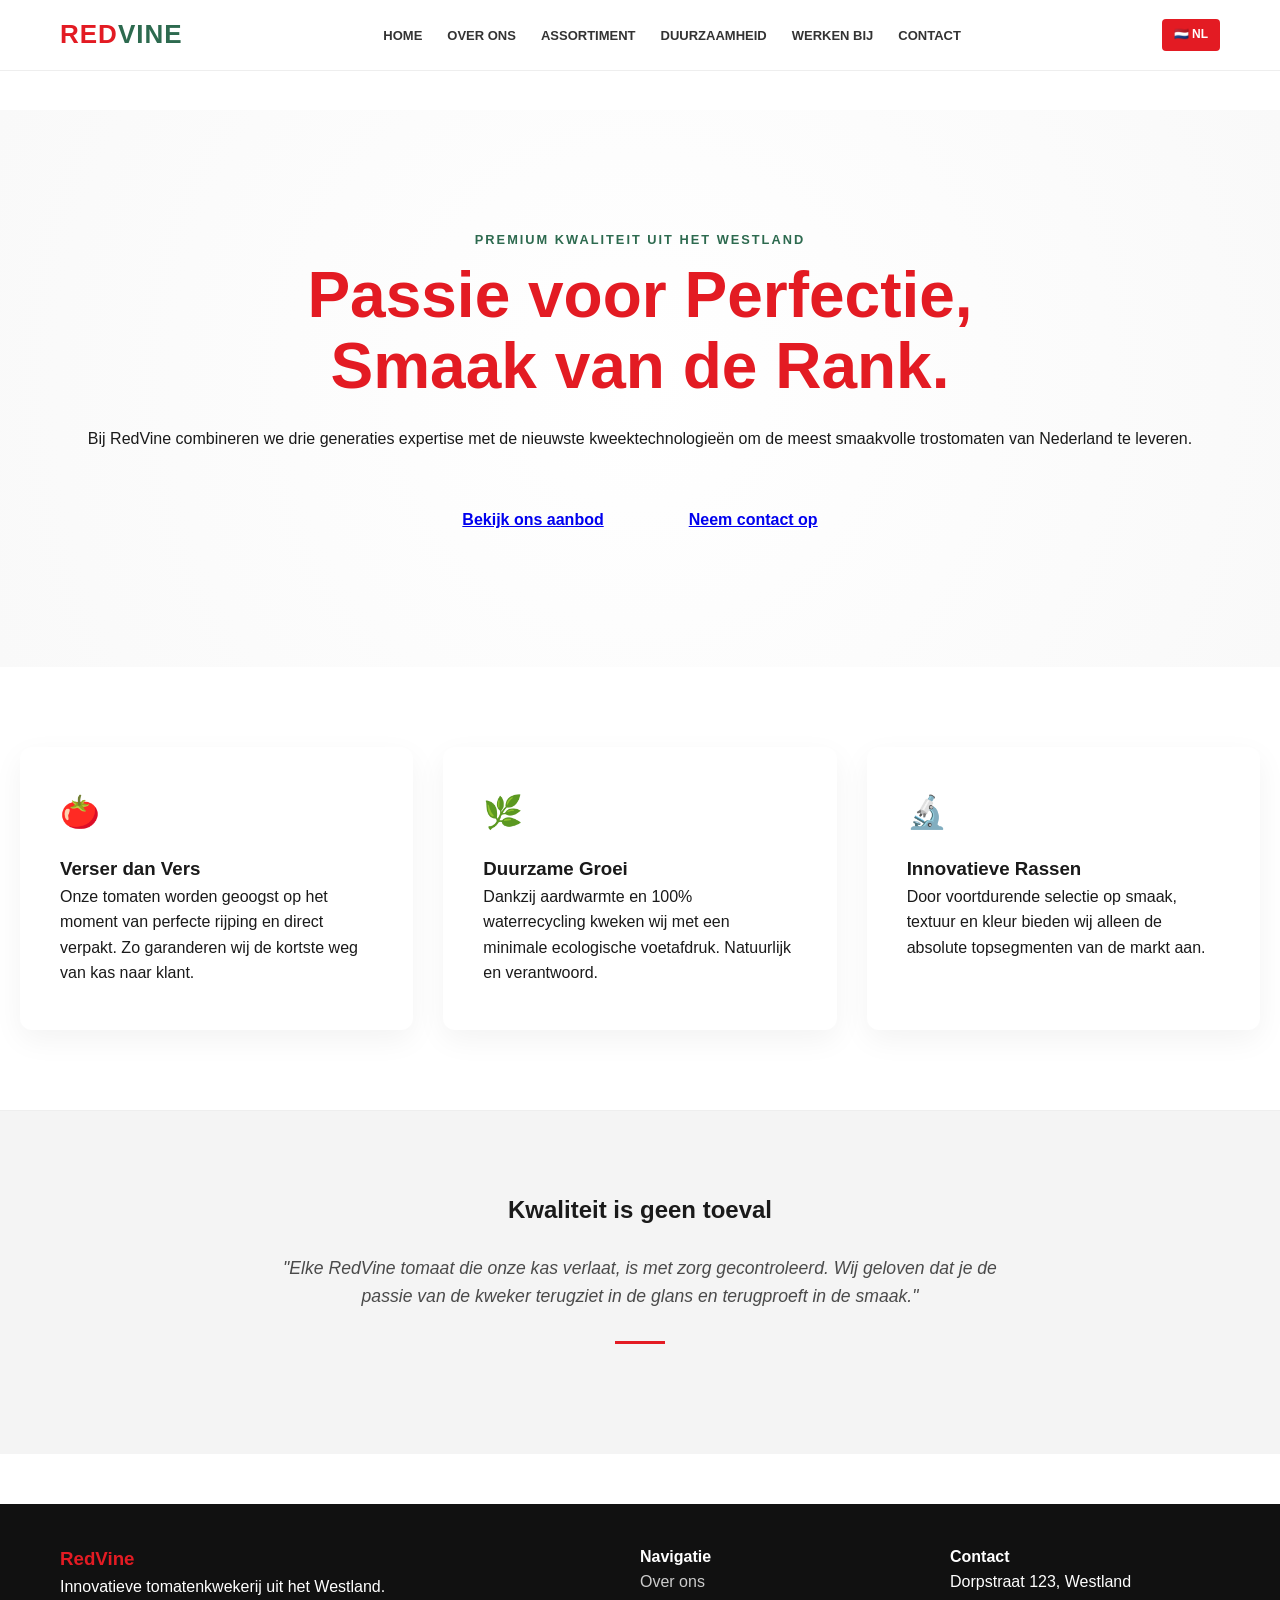
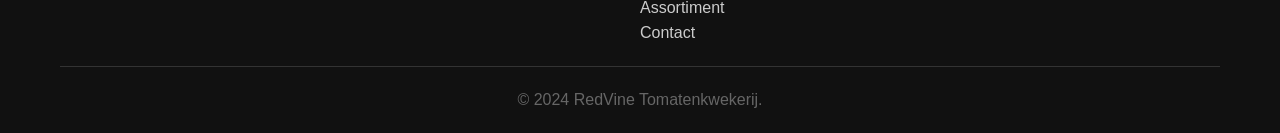
==== commit 0e6a1c3a: "Add files via upload" ====
--- a/index.html
+++ b/index.html
@@ -61,34 +61,15 @@
     <div id="footer-placeholder"></div>
 
 <script>
-    // 1. Header inladen
-    fetch('header.html')
-        .then(response => response.text())
+    // Voeg 'components/' toe voor de bestandsnaam
+    fetch('components/header.html')
+        .then(res => res.text())
         .then(data => {
             document.getElementById('header-placeholder').innerHTML = data;
-            
-            // 2. Scroll functie activeren
-            window.addEventListener('scroll', function() {
-                // Bereken hoe ver we zijn (0 tot 100)
-                let winScroll = document.documentElement.scrollTop || document.body.scrollTop;
-                let height = document.documentElement.scrollHeight - document.documentElement.clientHeight;
-                let scrolled = (winScroll / height) * 100;
-
-                // Zoek de elementen
-                let line = document.getElementById("vine-line-progress");
-                let tomato = document.getElementById("vine-tomato-mover");
-
-                // Pas de positie aan
-                if (line && tomato) {
-                    line.style.width = scrolled + "%";
-                    tomato.style.left = scrolled + "%";
-                }
-            });
         });
 
-    // 3. Footer inladen
-    fetch('footer.html')
-        .then(response => response.text())
+    fetch('components/footer.html')
+        .then(res => res.text())
         .then(data => {
             document.getElementById('footer-placeholder').innerHTML = data;
         });
--- a/style.css
+++ b/style.css
@@ -118,82 +118,77 @@
     margin-top: 60px;
 }
 
-/* --- DEFINITIEVE HEADER STYLING --- */
-
-#rv-header-wrapper {
-    width: 100%;
-    position: fixed;
-    top: 0;
-    left: 0;
-    background: #ffffff;
-    z-index: 9999;
-    border-bottom: 1px solid #eeeeee;
-    font-family: 'Segoe UI', Arial, sans-serif;
-}
-
-.header-inner-box {
-    display: flex;
-    justify-content: space-between;
-    align-items: center;
-    max-width: 1400px;
-    margin: 0 auto;
-    height: 75px;
-    padding: 0 20px;
-}
-
-.rv-logo-text {
+/* Header Layout */
+.main-site-header { width: 100%; background: #fff; border-bottom: 1px solid #eee; position: fixed; top: 0; z-index: 999; }
+.header-inner { max-width: 1200px; margin: 0 auto; height: 70px; display: flex; justify-content: space-between; align-items: center; padding: 0 20px; }
+.site-logo { text-decoration: none; font-size: 22px; font-weight: 900; text-transform: uppercase; }
+.nav-list { display: flex; list-style: none; gap: 20px; }
+.nav-list a { text-decoration: none; color: #333; font-weight: 700; font-size: 13px; text-transform: uppercase; }
+.lang-badge { background: #e31b23; color: #fff; padding: 5px 10px; border-radius: 4px; font-size: 12px; }
+
+/* Footer Layout */
+.site-footer { background: #111; color: #fff; padding: 40px 0 20px; margin-top: 50px; }
+.footer-container { max-width: 1200px; margin: 0 auto; padding: 0 20px; }
+.footer-grid { display: grid; grid-template-columns: 2fr 1fr 1fr; gap: 40px; }
+.footer-grid ul { list-style: none; padding: 0; }
+.footer-grid a { color: #ccc; text-decoration: none; }
+.footer-bottom { text-align: center; border-top: 1px solid #333; padding-top: 20px; margin-top: 20px; color: #666; }
+
+/* Ruimte voor de header */
+body { padding-top: 70px; }
+
+/* Logo */
+.site-logo {
     text-decoration: none;
-    font-size: 24px;
+    font-size: 26px;
     font-weight: 900;
     text-transform: uppercase;
-}
-
-.rv-red { color: #e31b23; }
-.rv-green { color: #2d6a4f; }
-
-.rv-nav-list {
+    letter-spacing: 1px;
+}
+.t-red { color: #e31b23; }
+.t-green { color: #2d6a4f; }
+
+/* Navigatie */
+.nav-list {
     display: flex;
+    list-style: none;
     gap: 25px;
-    list-style: none; /* Verwijdert de puntjes */
     margin: 0;
     padding: 0;
 }
 
-.rv-nav-list li {
-    list-style: none;
-}
-
-.rv-nav-list a {
-    text-decoration: none; /* Verwijdert de blauwe streep */
-    color: #1a1a1a;
+.nav-list a {
+    text-decoration: none;
+    color: #333;
     font-weight: 700;
     font-size: 13px;
     text-transform: uppercase;
-    white-space: nowrap;
-}
-
-.rv-nav-list a:hover {
+    transition: color 0.3s;
+}
+
+.nav-list a:hover {
     color: #e31b23;
 }
 
-.rv-lang-pill {
+/* Taal Badge */
+.lang-badge {
     background: #e31b23;
-    color: #ffffff;
+    color: white;
     padding: 6px 12px;
     border-radius: 4px;
+    font-weight: 800;
     font-size: 12px;
-    font-weight: 900;
-}
-
-/* DE RANK EN TOMAAT */
+}
+
+/* De bewegende Tomaat en Lijn */
 .vine-container {
     width: 100%;
-    height: 5px;
-    background: #f4f4f4;
+    height: 4px;
+    background: #f0f0f0;
     position: relative;
 }
 
-#vine-line-progress {
+.vine-line {
     position: absolute;
     height: 100%;
     background: #2d6a4f;
@@ -201,12 +196,13 @@
     left: 0;
 }
 
-#vine-tomato-mover {
+.rolling-tomato {
     position: absolute;
     top: -12px;
     left: 0%;
     font-size: 22px;
     transform: translateX(-50%);
     line-height: 1;
-    z-index: 10;
+    z-index: 20;
+    transition: left 0.1s linear;
 }
